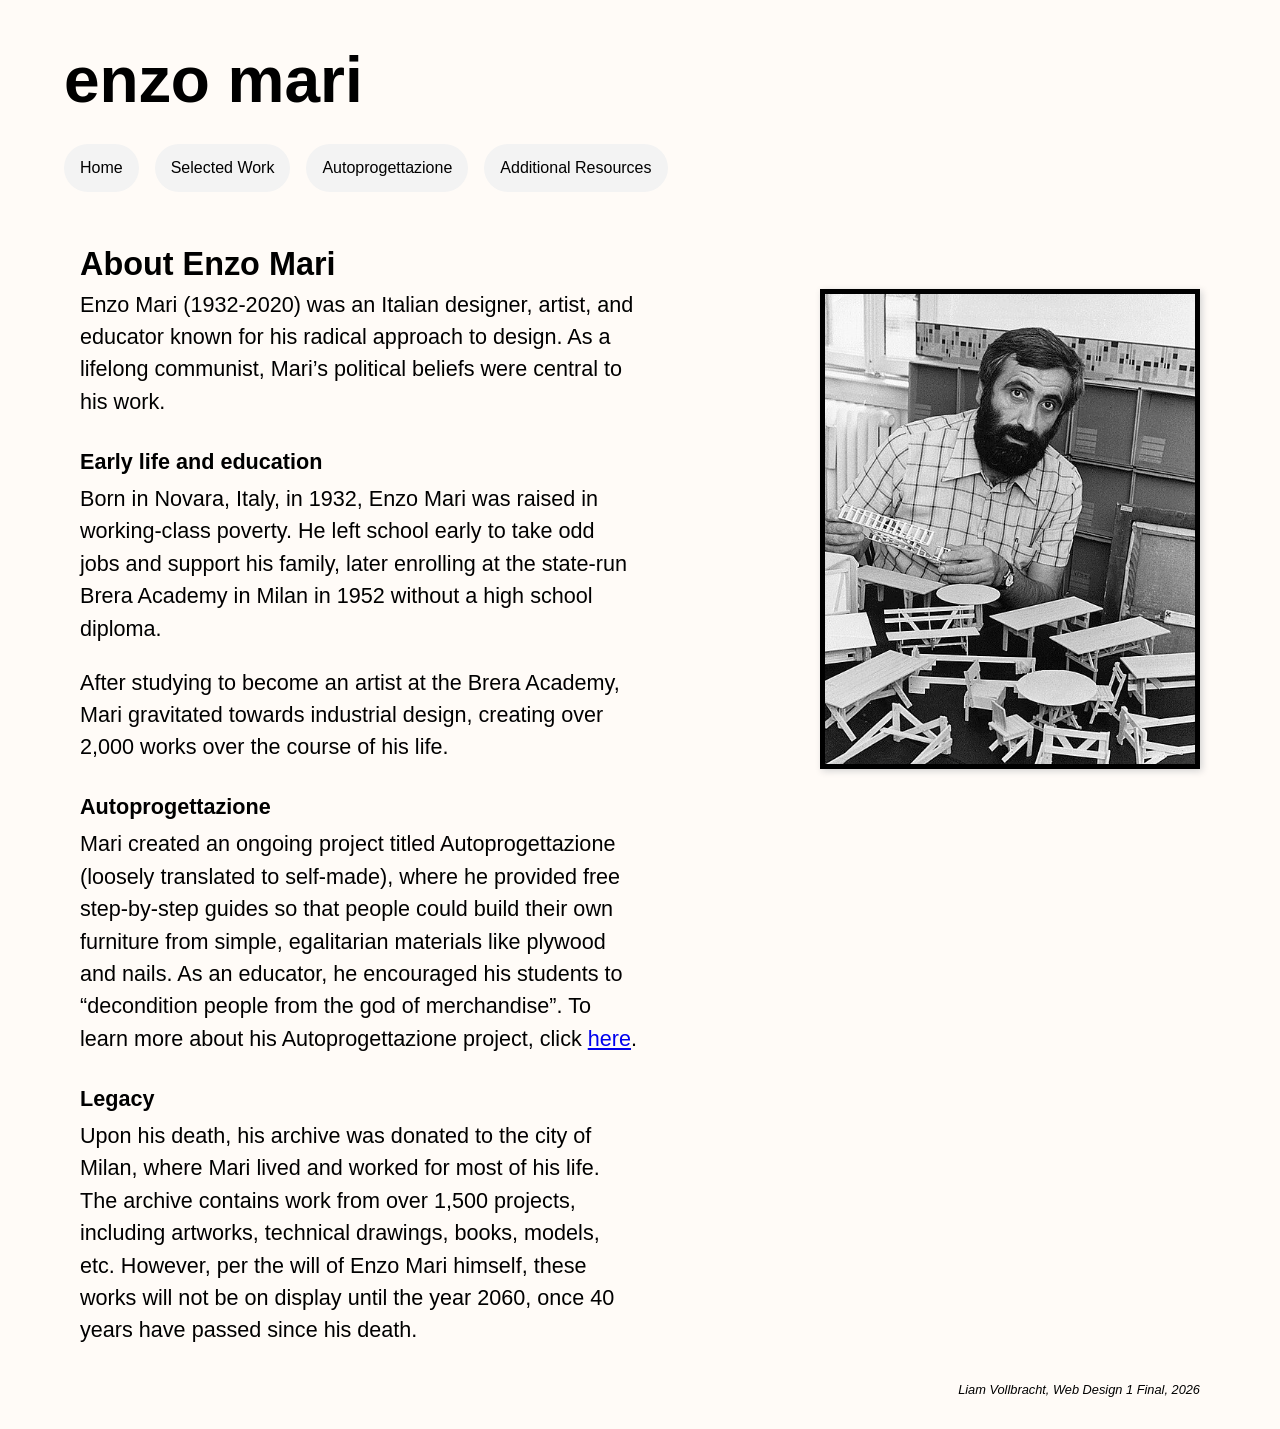
==== index.html @ 419a2379 "Initial commit" ====
<!DOCTYPE html>
<html lang="en">

<head>
  <meta charset="UTF-8">
  <meta name="viewport" content="width=device-width, initial-scale=1.0">
  <title>Enzo Mari - Home</title>
  <link rel="stylesheet" href="reset.css">
  <link rel="stylesheet" href="main.css">
</head>

<body>
  <div class="wrapper">

    <header>
      <h1>Enzo Mari</h1>
    </header>



    <nav>
      <ul>
        <li><a href="index.html">Home</a></li>
        <li><a href="selected-work.html">Selected Work</a></li>
        <li><a href="autoprogettazione.html">Autoprogettazione</a></li>
        <li><a href="additional-resources.html">Additional Resources</a></li>
      </ul>
    </nav>


    <main>
      <section class="left-column">
        <h2>About Enzo Mari</h2>
        <img src="images/enzo-mari-1974.jpg" alt="Ezno Mari in 1974" class="pic-right">
        <p>Enzo Mari (1932-2020) was an Italian designer, artist, and educator known for his radical approach to design. As a lifelong communist, Mari’s political beliefs were central to his work.</p>
        <h3>Early life and education</h3>
        <p>Born in Novara, Italy, in 1932, Enzo Mari was raised in working-class poverty. He left school early to take odd jobs and support his family, later enrolling at the state-run Brera Academy in Milan in 1952 without a high school diploma.</p>
        <p>After studying to become an artist at the Brera Academy, Mari gravitated towards industrial design, creating over 2,000 works over the course of his life.</p>
        <h3>Autoprogettazione</h3>
        <p>Mari created an ongoing project titled Autoprogettazione (loosely translated to self-made), where he provided free step-by-step guides so that people could build their own furniture from simple, egalitarian materials like plywood and nails. As an educator, he encouraged his students to “decondition people from the god of merchandise”. To learn more about his Autoprogettazione project, click <a href="autoprogettazione.html">here</a>.</p>
        <h3>Legacy</h3>
        <p>Upon his death, his archive was donated to the city of Milan, where Mari lived and worked for most of his life. The archive contains work from over 1,500 projects, including artworks, technical drawings, books, models, etc. However, per the will of Enzo Mari himself, these works will not be on display until the year 2060, once 40 years have passed since his death. </p>
      </section>
    </main>
    <footer><small>Liam Vollbracht, Web Design 1 Final, 2026</small>
    </footer>



  </div>

</body>
</html>
---- main.css ----
body {
  font-family:Arial, Helvetica, sans-serif;
  background-color: #fffbf7;
}

.wrapper {
  max-width: 90%;
  margin: 1rem auto 1rem auto;

}

header {
  padding: 2rem 0 2rem 0;
  text-align: left;
}

header h1 {
  font-size: 400%;
  text-transform: lowercase;
  color: black;
 
}

nav {
  margin-bottom: 2rem
}

nav ul {
  display: flex;
  flex-wrap: wrap;
}

nav li {
  background-color: #f3f3f3;
  border-radius: 2rem;
  list-style-type: none;
  padding: 1rem;
  margin-right: 1rem;
  margin-bottom: 1rem
}

.title {
display: flex;
justify-content: left;
}

nav a {
  color: black;
  text-decoration: none;
  padding: rem 2rem;
}

nav a:hover {
 color: black;
 text-decoration: underline;
}

main {
  display: grid;
  grid-template-columns: 3fr;
}

.left-column {
  font-size: 135%;
  line-height: 1.5;
  padding: 0 1rem;
}

.left-column h2 {
  font-size: 150%;
  color: black;

}

.left-column h3 {
  line-height: 2;
}

.left-column p {
  max-width: 50%;
}

.left-column ul {
  display: table-row;
  flex-wrap: wrap;
  justify-content: left;
}

.left-column li {
  background-color: #f3f3f3;
  border-radius: 2rem;
  list-style-type: none;
  padding: 1rem;
  margin-right: 1rem;
  margin-bottom: 1rem
}

.left-column ul a {
  font-size: 75%;
  color: black;
  text-decoration: none;
  padding: rem 2rem;
}

.pic-right {
  float: right;
  box-shadow: 2px 2px 7px lightgray;
  border: 5px solid black;
  margin: 0 0 3rem 3rem;
  max-width: 33%
}

img {
  max-width: 100%;
}

footer {
  padding: 1rem;
  text-align: right;
  color: black;
  font-size: 80%;
  font-style: italic;

}

.gallery {
  display: grid;
  grid-template-columns: 1fr 1fr 1fr;
  gap: 2rem;
}

.gallery img {
  max-height: 600px;
}

.gallery figcaption {
  line-height: 2;
}
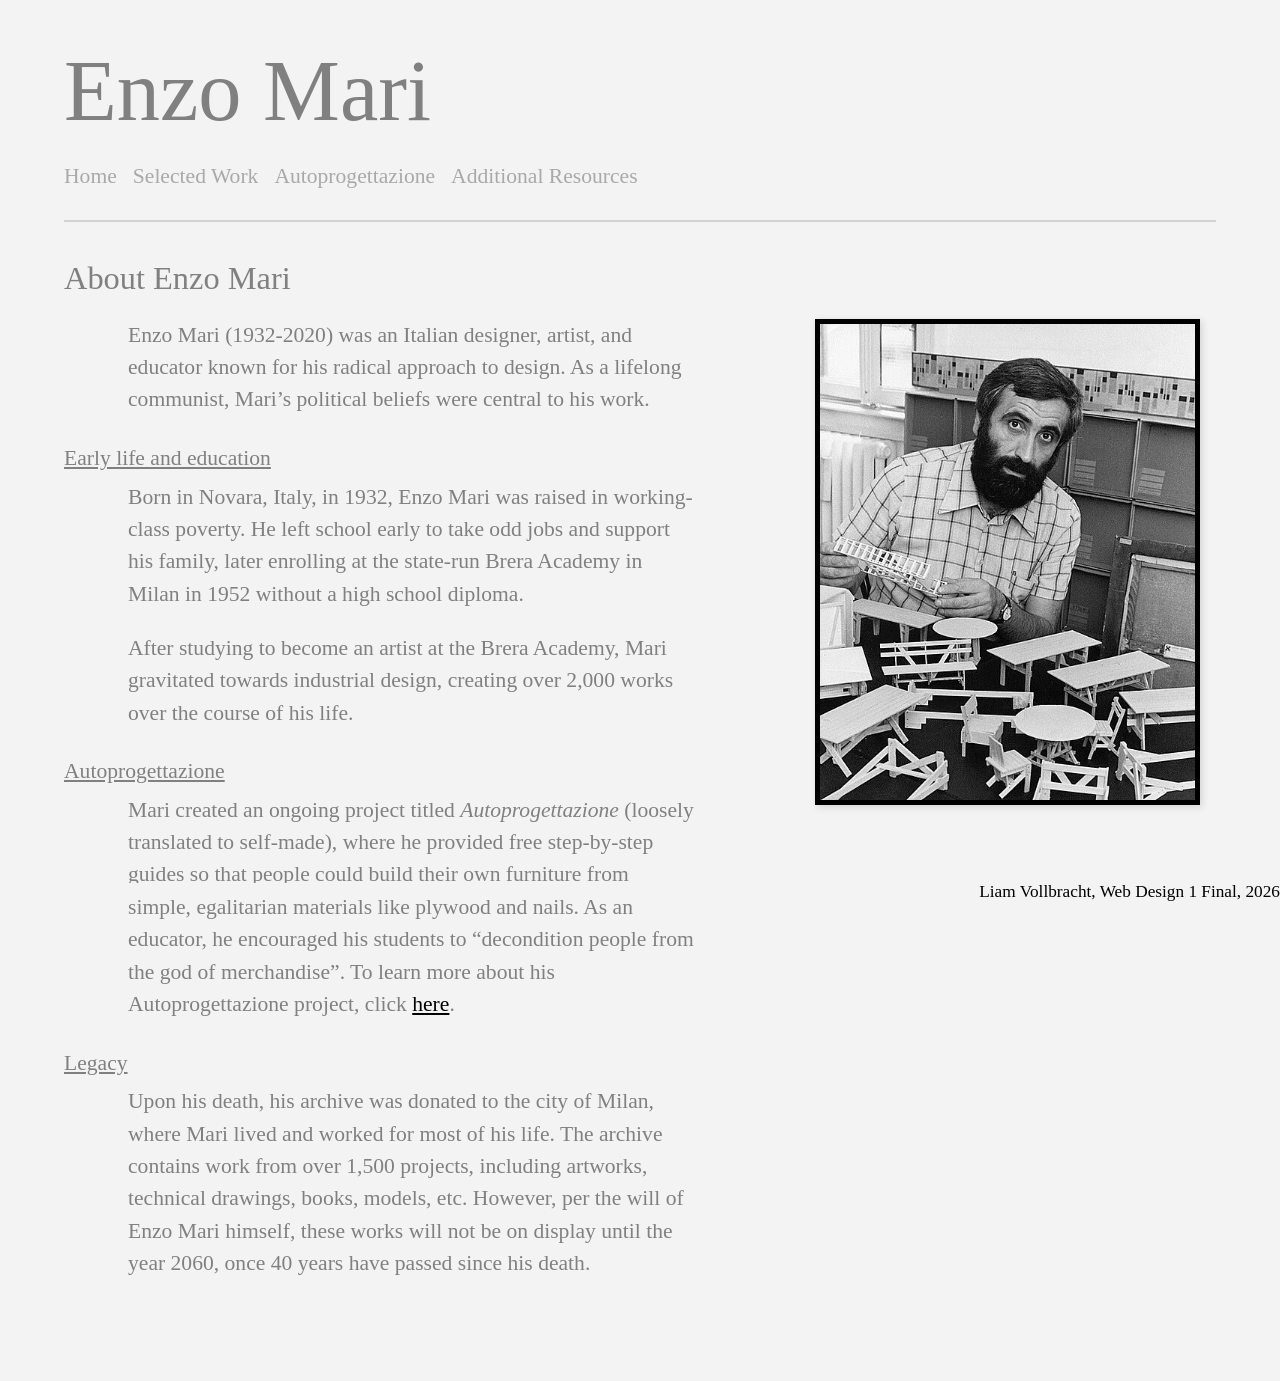
==== commit 00e5f638: "Changed fonts, colors, and text styles" ====
--- a/index.html
+++ b/index.html
@@ -37,7 +37,7 @@
         <p>Born in Novara, Italy, in 1932, Enzo Mari was raised in working-class poverty. He left school early to take odd jobs and support his family, later enrolling at the state-run Brera Academy in Milan in 1952 without a high school diploma.</p>
         <p>After studying to become an artist at the Brera Academy, Mari gravitated towards industrial design, creating over 2,000 works over the course of his life.</p>
         <h3>Autoprogettazione</h3>
-        <p>Mari created an ongoing project titled Autoprogettazione (loosely translated to self-made), where he provided free step-by-step guides so that people could build their own furniture from simple, egalitarian materials like plywood and nails. As an educator, he encouraged his students to “decondition people from the god of merchandise”. To learn more about his Autoprogettazione project, click <a href="autoprogettazione.html">here</a>.</p>
+        <p>Mari created an ongoing project titled <i>Autoprogettazione</i> (loosely translated to self-made), where he provided free step-by-step guides so that people could build their own furniture from simple, egalitarian materials like plywood and nails. As an educator, he encouraged his students to “decondition people from the god of merchandise”. To learn more about his Autoprogettazione project, click <a href="autoprogettazione.html">here</a>.</p>
         <h3>Legacy</h3>
         <p>Upon his death, his archive was donated to the city of Milan, where Mari lived and worked for most of his life. The archive contains work from over 1,500 projects, including artworks, technical drawings, books, models, etc. However, per the will of Enzo Mari himself, these works will not be on display until the year 2060, once 40 years have passed since his death. </p>
       </section>
--- a/main.css
+++ b/main.css
@@ -1,6 +1,8 @@
 body {
-  font-family:Arial, Helvetica, sans-serif;
-  background-color: #fffbf7;
+  font-family:'Times New Roman', Times, serif;
+  background-color: #f3f3f3;
+  color: gray;
+  font-size: 135%;
 }
 
 .wrapper {
@@ -15,14 +17,16 @@
 }
 
 header h1 {
+  font-family: 'Times New Roman', Times, serif;
+  font-weight: normal;
   font-size: 400%;
-  text-transform: lowercase;
-  color: black;
  
 }
 
 nav {
-  margin-bottom: 2rem
+  margin-bottom: 2rem;
+  padding-bottom: 1rem;
+  border-bottom: 2px solid lightgray
 }
 
 nav ul {
@@ -31,10 +35,8 @@
 }
 
 nav li {
-  background-color: #f3f3f3;
-  border-radius: 2rem;
+
   list-style-type: none;
-  padding: 1rem;
   margin-right: 1rem;
   margin-bottom: 1rem
 }
@@ -45,39 +47,46 @@
 }
 
 nav a {
-  color: black;
+  color: darkgray;
+  font-weight: 500;
   text-decoration: none;
-  padding: rem 2rem;
 }
 
 nav a:hover {
- color: black;
- text-decoration: underline;
+ font-style: italic;
 }
 
 main {
   display: grid;
   grid-template-columns: 3fr;
+  padding-bottom: 2rem;
+}
+
+main a {
+  color: black;
 }
 
 .left-column {
-  font-size: 135%;
   line-height: 1.5;
-  padding: 0 1rem;
+  padding: 0 1rem 2rem 0;
 }
 
 .left-column h2 {
+  font-weight: normal;
   font-size: 150%;
-  color: black;
+  padding-bottom: 1rem;
 
 }
 
 .left-column h3 {
+  font-weight: normal;
+  text-decoration: underline;
   line-height: 2;
 }
 
 .left-column p {
   max-width: 50%;
+  margin-left: 4rem;
 }
 
 .left-column ul {
@@ -87,19 +96,16 @@
 }
 
 .left-column li {
-  background-color: #f3f3f3;
-  border-radius: 2rem;
+  text-decoration: underline 2px solid black;
   list-style-type: none;
-  padding: 1rem;
-  margin-right: 1rem;
-  margin-bottom: 1rem
+  margin-right: 0.5rem;
+  margin-bottom: 1rem;
 }
 
 .left-column ul a {
-  font-size: 75%;
-  color: black;
   text-decoration: none;
-  padding: rem 2rem;
+  padding: 4rem;
+  line-height: 2;
 }
 
 .pic-right {
@@ -107,7 +113,7 @@
   box-shadow: 2px 2px 7px lightgray;
   border: 5px solid black;
   margin: 0 0 3rem 3rem;
-  max-width: 33%
+  max-width: 33%;
 }
 
 img {
@@ -115,18 +121,21 @@
 }
 
 footer {
-  padding: 1rem;
+  background-color: #f3f3f3;
+  color: black;
+  position: fixed;
+  bottom: 0;
+  left: 0;
+  width: 100%;
   text-align: right;
-  color: black;
   font-size: 80%;
-  font-style: italic;
-
 }
 
 .gallery {
   display: grid;
   grid-template-columns: 1fr 1fr 1fr;
   gap: 2rem;
+  margin-bottom: 3rem;
 }
 
 .gallery img {
@@ -134,5 +143,5 @@
 }
 
 .gallery figcaption {
-  line-height: 2;
+  line-height: 1.4;
 }
